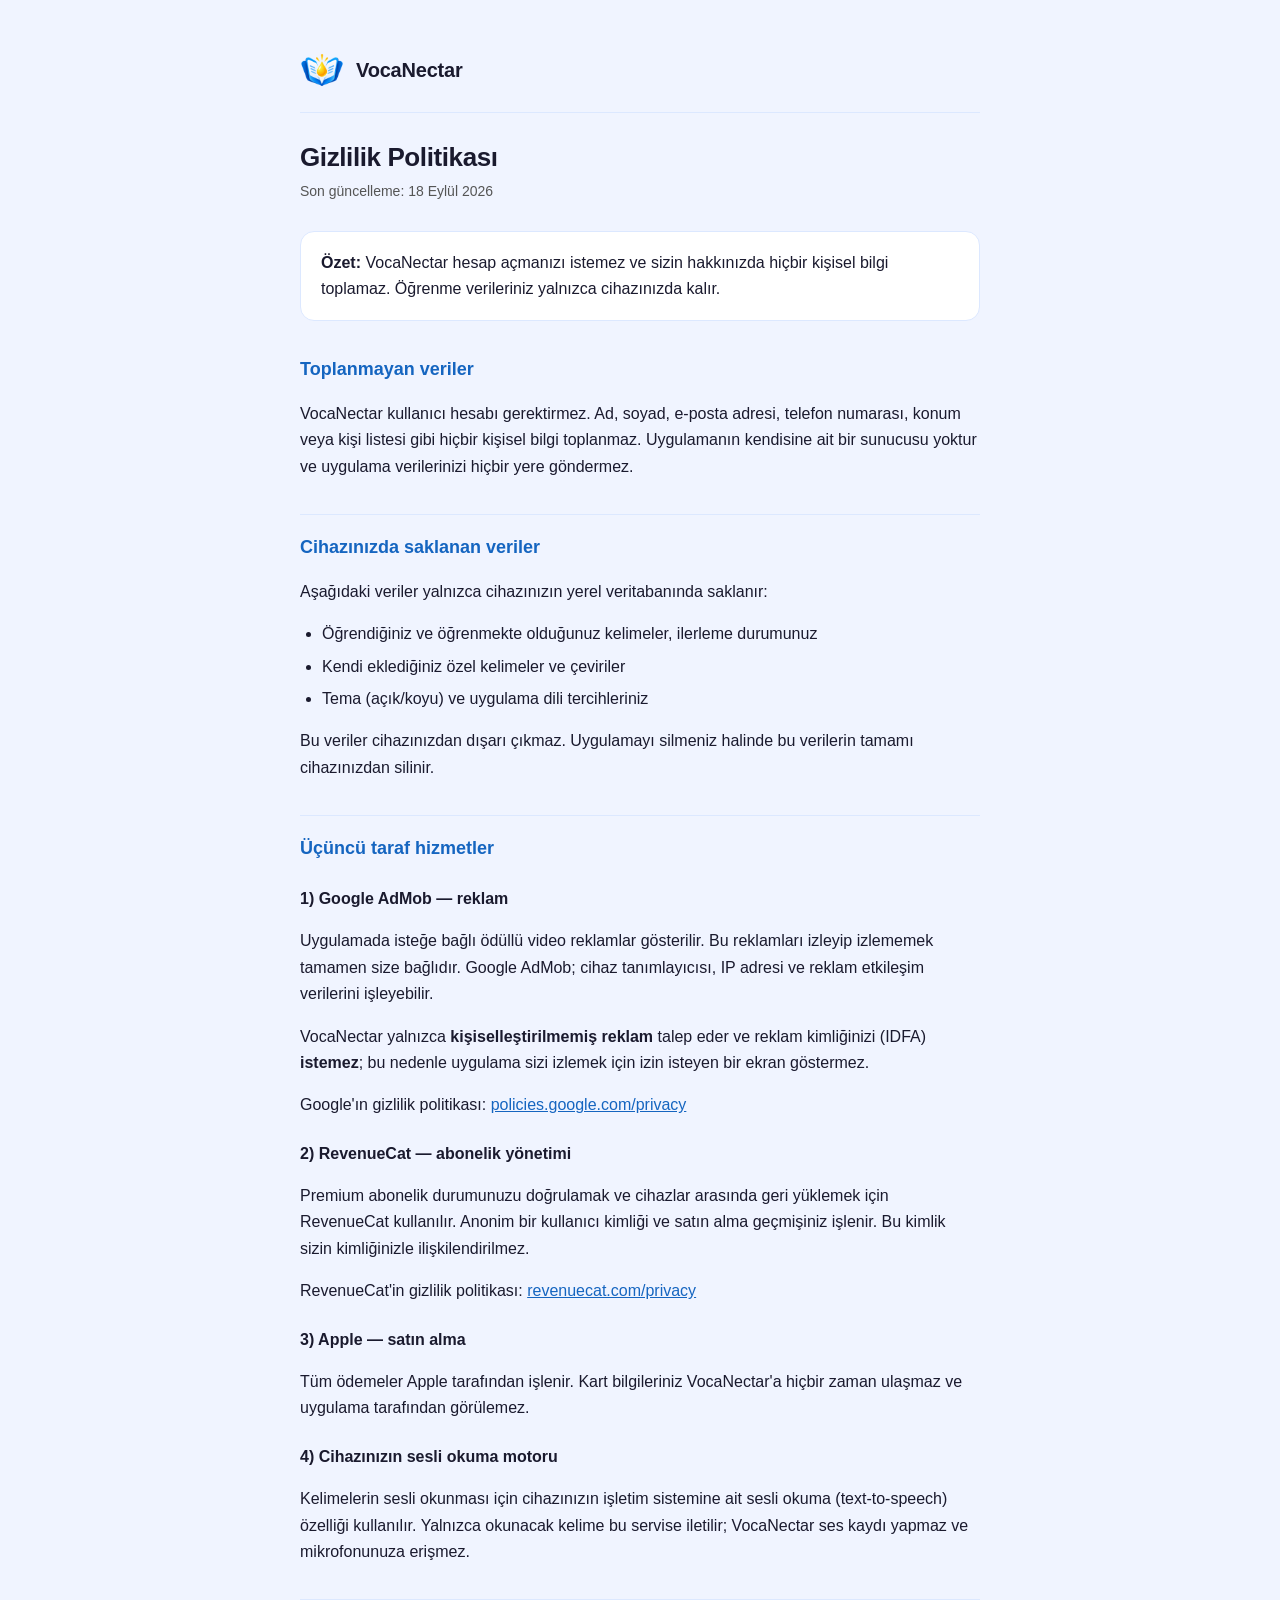
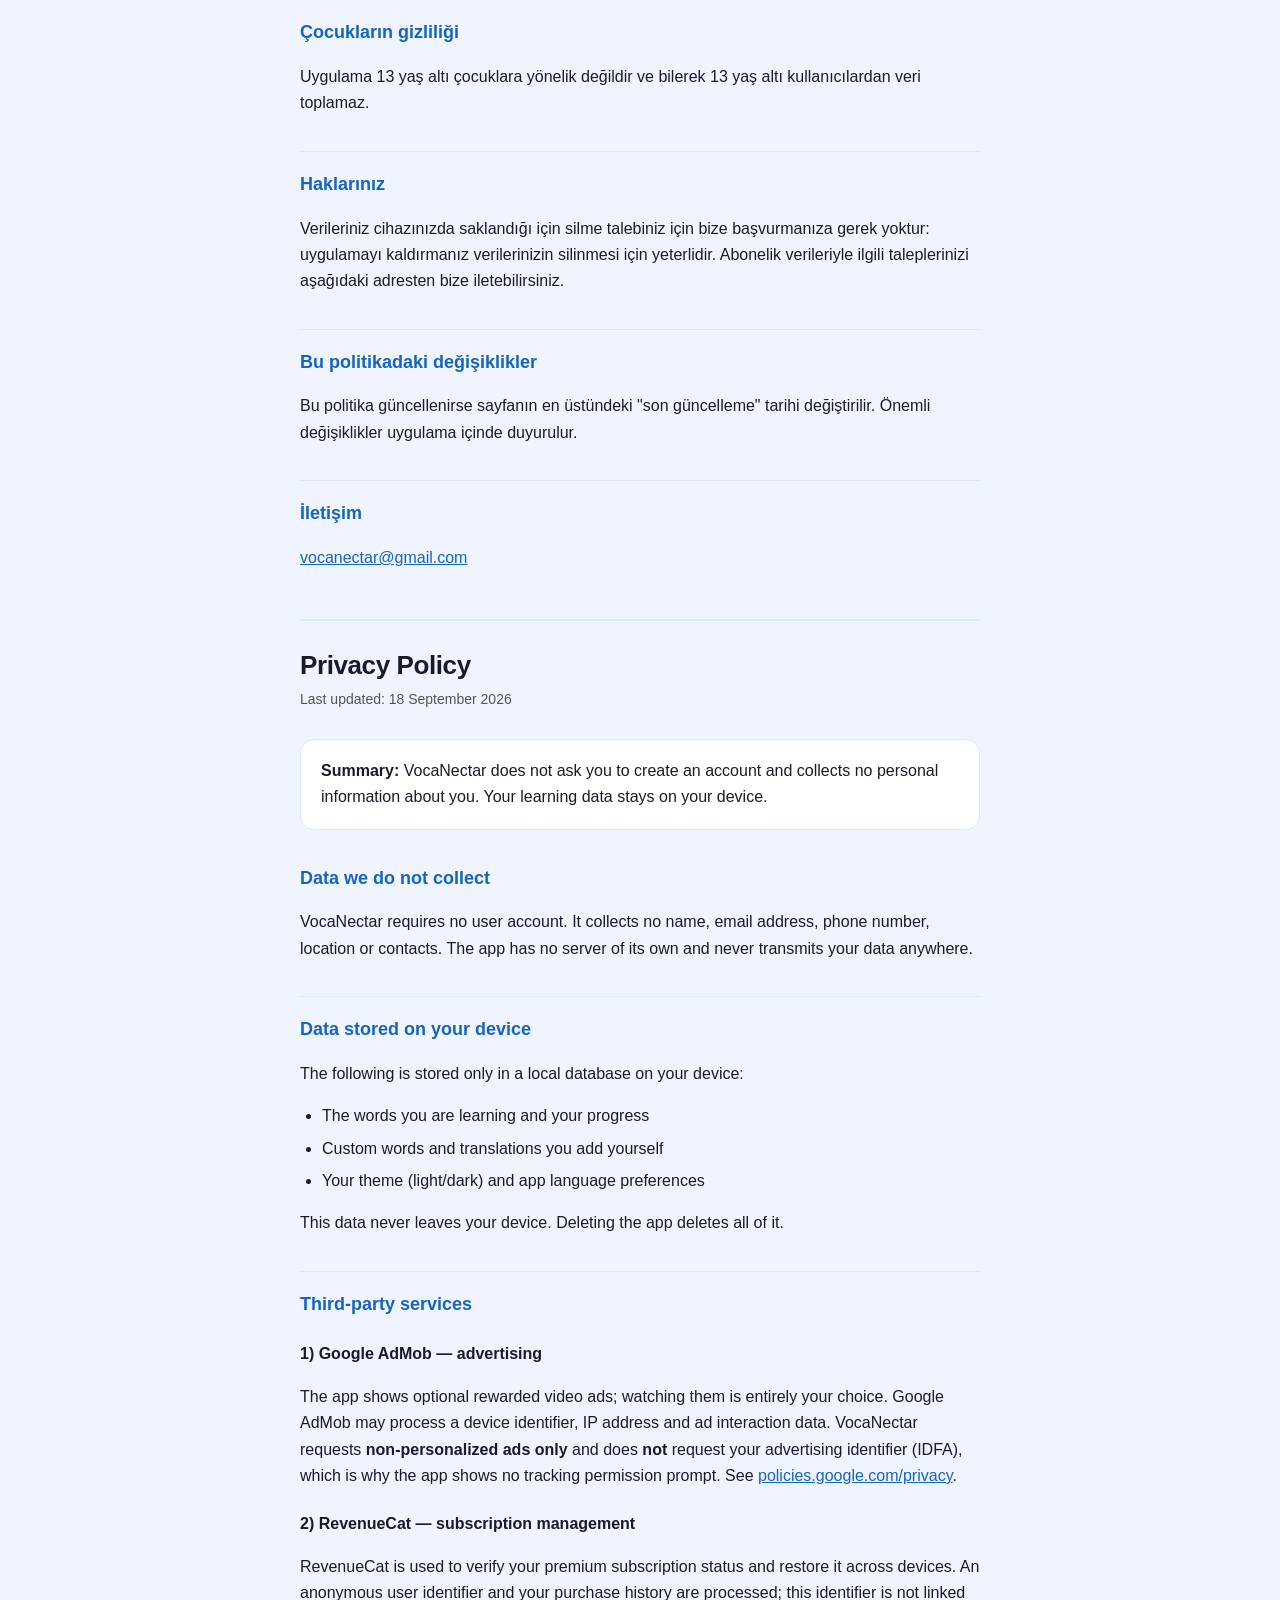
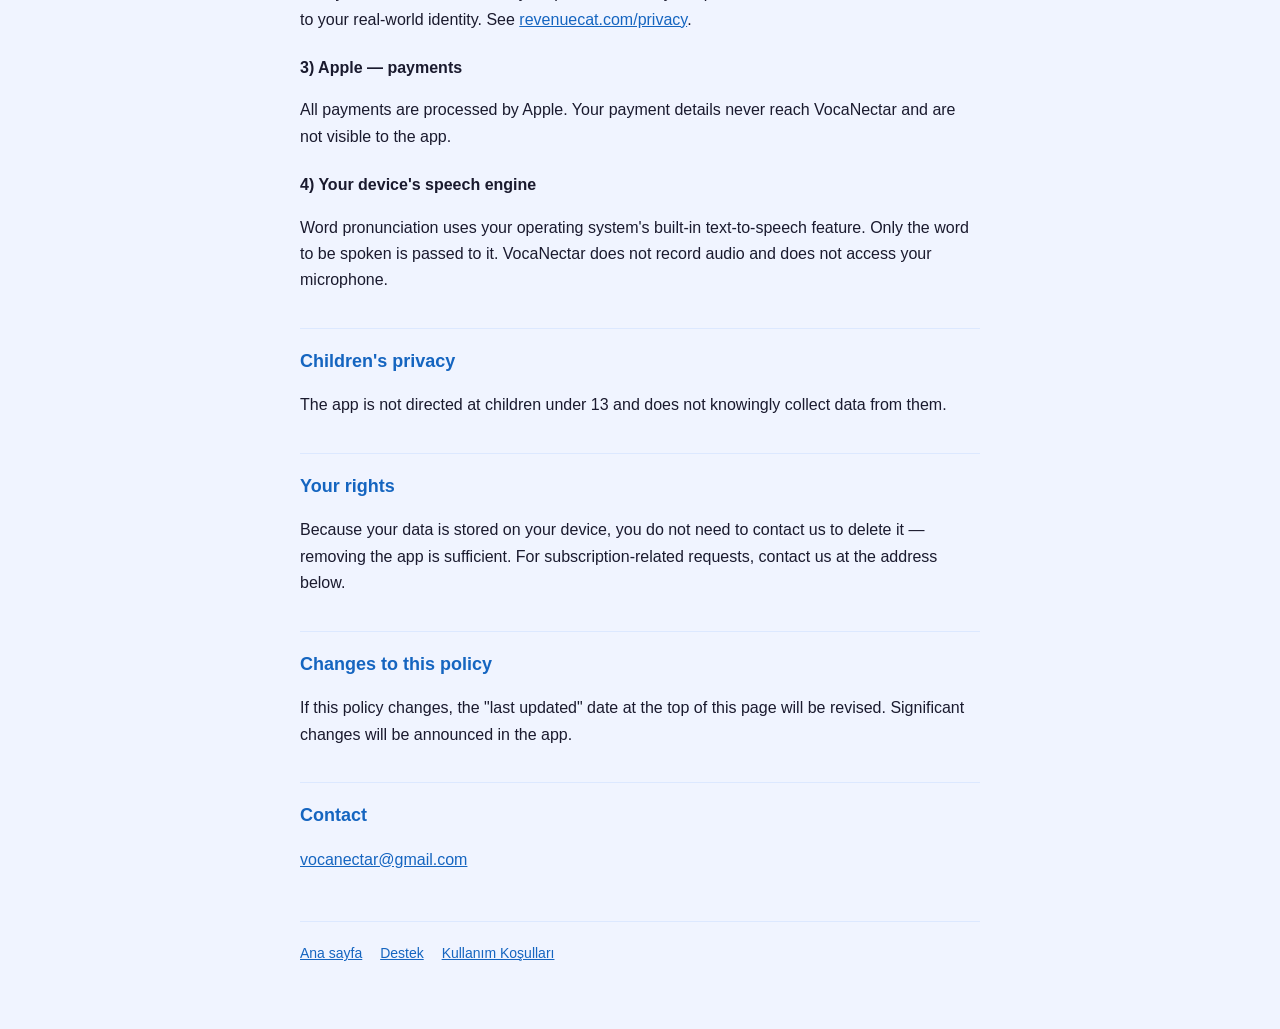
==== langu/privacy.html @ ceb7833f "Add VocaNectar privacy, support and landing pages under /langu/ Mirrors docs/ from the app repo so t" ====
<!doctype html>
<html lang="tr">
<head>
<meta charset="utf-8">
<meta name="viewport" content="width=device-width, initial-scale=1">
<title>Gizlilik Politikası — VocaNectar</title>
<link rel="icon" type="image/png" href="logo.png">
<link rel="stylesheet" href="style.css">
</head>
<body>
<div class="wrap">

<header class="brand">
  <img class="mark" src="logo.png" alt="" width="44" height="44">
  <a href="index.html"><span class="brand-name">VocaNectar</span></a>
</header>

<h1>Gizlilik Politikası</h1>
<p class="meta">Son güncelleme: 18 Eylül 2026</p>

<div class="card">
  <p><strong>Özet:</strong> VocaNectar hesap açmanızı istemez ve sizin hakkınızda
  hiçbir kişisel bilgi toplamaz. Öğrenme verileriniz yalnızca cihazınızda kalır.</p>
</div>

<h2>Toplanmayan veriler</h2>
<p>VocaNectar kullanıcı hesabı gerektirmez. Ad, soyad, e-posta adresi, telefon
numarası, konum veya kişi listesi gibi hiçbir kişisel bilgi toplanmaz. Uygulamanın
kendisine ait bir sunucusu yoktur ve uygulama verilerinizi hiçbir yere göndermez.</p>

<h2>Cihazınızda saklanan veriler</h2>
<p>Aşağıdaki veriler yalnızca cihazınızın yerel veritabanında saklanır:</p>
<ul>
  <li>Öğrendiğiniz ve öğrenmekte olduğunuz kelimeler, ilerleme durumunuz</li>
  <li>Kendi eklediğiniz özel kelimeler ve çeviriler</li>
  <li>Tema (açık/koyu) ve uygulama dili tercihleriniz</li>
</ul>
<p>Bu veriler cihazınızdan dışarı çıkmaz. Uygulamayı silmeniz halinde bu verilerin
tamamı cihazınızdan silinir.</p>

<h2>Üçüncü taraf hizmetler</h2>

<h3>1) Google AdMob — reklam</h3>
<p>Uygulamada isteğe bağlı ödüllü video reklamlar gösterilir. Bu reklamları
izleyip izlememek tamamen size bağlıdır. Google AdMob; cihaz tanımlayıcısı,
IP adresi ve reklam etkileşim verilerini işleyebilir.</p>
<p>VocaNectar yalnızca <strong>kişiselleştirilmemiş reklam</strong> talep eder ve
reklam kimliğinizi (IDFA) <strong>istemez</strong>; bu nedenle uygulama sizi
izlemek için izin isteyen bir ekran göstermez.</p>
<p>Google'ın gizlilik politikası:
<a href="https://policies.google.com/privacy">policies.google.com/privacy</a></p>

<h3>2) RevenueCat — abonelik yönetimi</h3>
<p>Premium abonelik durumunuzu doğrulamak ve cihazlar arasında geri yüklemek için
RevenueCat kullanılır. Anonim bir kullanıcı kimliği ve satın alma geçmişiniz
işlenir. Bu kimlik sizin kimliğinizle ilişkilendirilmez.</p>
<p>RevenueCat'in gizlilik politikası:
<a href="https://www.revenuecat.com/privacy">revenuecat.com/privacy</a></p>

<h3>3) Apple — satın alma</h3>
<p>Tüm ödemeler Apple tarafından işlenir. Kart bilgileriniz VocaNectar'a hiçbir
zaman ulaşmaz ve uygulama tarafından görülemez.</p>

<h3>4) Cihazınızın sesli okuma motoru</h3>
<p>Kelimelerin sesli okunması için cihazınızın işletim sistemine ait sesli okuma
(text-to-speech) özelliği kullanılır. Yalnızca okunacak kelime bu servise
iletilir; VocaNectar ses kaydı yapmaz ve mikrofonunuza erişmez.</p>

<h2>Çocukların gizliliği</h2>
<p>Uygulama 13 yaş altı çocuklara yönelik değildir ve bilerek 13 yaş altı
kullanıcılardan veri toplamaz.</p>

<h2>Haklarınız</h2>
<p>Verileriniz cihazınızda saklandığı için silme talebiniz için bize başvurmanıza
gerek yoktur: uygulamayı kaldırmanız verilerinizin silinmesi için yeterlidir.
Abonelik verileriyle ilgili taleplerinizi aşağıdaki adresten bize iletebilirsiniz.</p>

<h2>Bu politikadaki değişiklikler</h2>
<p>Bu politika güncellenirse sayfanın en üstündeki "son güncelleme" tarihi
değiştirilir. Önemli değişiklikler uygulama içinde duyurulur.</p>

<h2>İletişim</h2>
<p><a href="mailto:vocanectar@gmail.com">vocanectar@gmail.com</a></p>

<!-- ------------------------------------------------------------------ -->

<div class="lang-sep" lang="en">
<h1>Privacy Policy</h1>
<p class="meta">Last updated: 18 September 2026</p>

<div class="card">
  <p><strong>Summary:</strong> VocaNectar does not ask you to create an account and
  collects no personal information about you. Your learning data stays on your device.</p>
</div>

<h2>Data we do not collect</h2>
<p>VocaNectar requires no user account. It collects no name, email address, phone
number, location or contacts. The app has no server of its own and never transmits
your data anywhere.</p>

<h2>Data stored on your device</h2>
<p>The following is stored only in a local database on your device:</p>
<ul>
  <li>The words you are learning and your progress</li>
  <li>Custom words and translations you add yourself</li>
  <li>Your theme (light/dark) and app language preferences</li>
</ul>
<p>This data never leaves your device. Deleting the app deletes all of it.</p>

<h2>Third-party services</h2>

<h3>1) Google AdMob — advertising</h3>
<p>The app shows optional rewarded video ads; watching them is entirely your choice.
Google AdMob may process a device identifier, IP address and ad interaction data.
VocaNectar requests <strong>non-personalized ads only</strong> and does
<strong>not</strong> request your advertising identifier (IDFA), which is why the
app shows no tracking permission prompt.
See <a href="https://policies.google.com/privacy">policies.google.com/privacy</a>.</p>

<h3>2) RevenueCat — subscription management</h3>
<p>RevenueCat is used to verify your premium subscription status and restore it
across devices. An anonymous user identifier and your purchase history are
processed; this identifier is not linked to your real-world identity.
See <a href="https://www.revenuecat.com/privacy">revenuecat.com/privacy</a>.</p>

<h3>3) Apple — payments</h3>
<p>All payments are processed by Apple. Your payment details never reach
VocaNectar and are not visible to the app.</p>

<h3>4) Your device's speech engine</h3>
<p>Word pronunciation uses your operating system's built-in text-to-speech feature.
Only the word to be spoken is passed to it. VocaNectar does not record audio and
does not access your microphone.</p>

<h2>Children's privacy</h2>
<p>The app is not directed at children under 13 and does not knowingly collect
data from them.</p>

<h2>Your rights</h2>
<p>Because your data is stored on your device, you do not need to contact us to
delete it — removing the app is sufficient. For subscription-related requests,
contact us at the address below.</p>

<h2>Changes to this policy</h2>
<p>If this policy changes, the "last updated" date at the top of this page will be
revised. Significant changes will be announced in the app.</p>

<h2>Contact</h2>
<p><a href="mailto:vocanectar@gmail.com">vocanectar@gmail.com</a></p>
</div>

<footer>
  <a href="index.html">Ana sayfa</a>
  <a href="support.html">Destek</a>
  <a href="https://www.apple.com/legal/internet-services/itunes/dev/stdeula/">Kullanım Koşulları</a>
</footer>

</div>
</body>
</html>
---- langu/style.css ----
/* VocaNectar legal/support pages — brand tokens from constants/theme.ts */
:root {
  --bg: #F0F4FF;
  --surface: #FFFFFF;
  --divider: #DCE8FF;
  --text: #1A1A2E;
  --text-muted: #555555;
  --primary: #1565C0;
  --gold: #FFD54F;
  --link: #1565C0;
}
@media (prefers-color-scheme: dark) {
  :root {
    --bg: #0F1117;
    --surface: #1A2233;
    --divider: #253350;
    --text: #E8EEFF;
    --text-muted: #8896B0;
    --primary: #90CAF9;
    --link: #90CAF9;
  }
}
* { box-sizing: border-box; }
body {
  margin: 0;
  padding: 0;
  background: var(--bg);
  color: var(--text);
  font: 16px/1.65 -apple-system, BlinkMacSystemFont, "Segoe UI", Roboto, Helvetica, Arial, sans-serif;
  -webkit-text-size-adjust: 100%;
}
.wrap {
  max-width: 720px;
  margin: 0 auto;
  padding: 24px 20px 64px;
}
header.brand {
  display: flex;
  align-items: center;
  gap: 12px;
  padding-block: 24px 20px;
  border-bottom: 1px solid var(--divider);
  margin-bottom: 28px;
}
.mark {
  width: 44px;
  height: 44px;
  flex: none;
  display: block;
}
.brand a { color: inherit; text-decoration: none; }
.brand-name { font-size: 20px; font-weight: 700; letter-spacing: -0.2px; }
h1 { font-size: 26px; line-height: 1.25; margin: 0 0 6px; letter-spacing: -0.4px; }
h2 {
  font-size: 18px;
  margin: 34px 0 10px;
  padding-top: 18px;
  border-top: 1px solid var(--divider);
  color: var(--primary);
}
h2:first-of-type { border-top: 0; padding-top: 0; }
h3 { font-size: 16px; margin: 22px 0 6px; }
p, li { color: var(--text); }
.meta { color: var(--text-muted); font-size: 14px; margin: 0 0 28px; }
a { color: var(--link); }
ul { padding-left: 22px; }
li { margin: 6px 0; }
.card {
  background: var(--surface);
  border: 1px solid var(--divider);
  border-radius: 14px;
  padding: 18px 20px;
  margin: 18px 0;
}
.card p:first-child { margin-top: 0; }
.card p:last-child { margin-bottom: 0; }
.lang-sep {
  margin: 48px 0 0;
  padding-top: 28px;
  border-top: 2px solid var(--divider);
}
footer {
  margin-top: 48px;
  padding-top: 20px;
  border-top: 1px solid var(--divider);
  color: var(--text-muted);
  font-size: 14px;
}
footer a { margin-right: 14px; display: inline-block; }
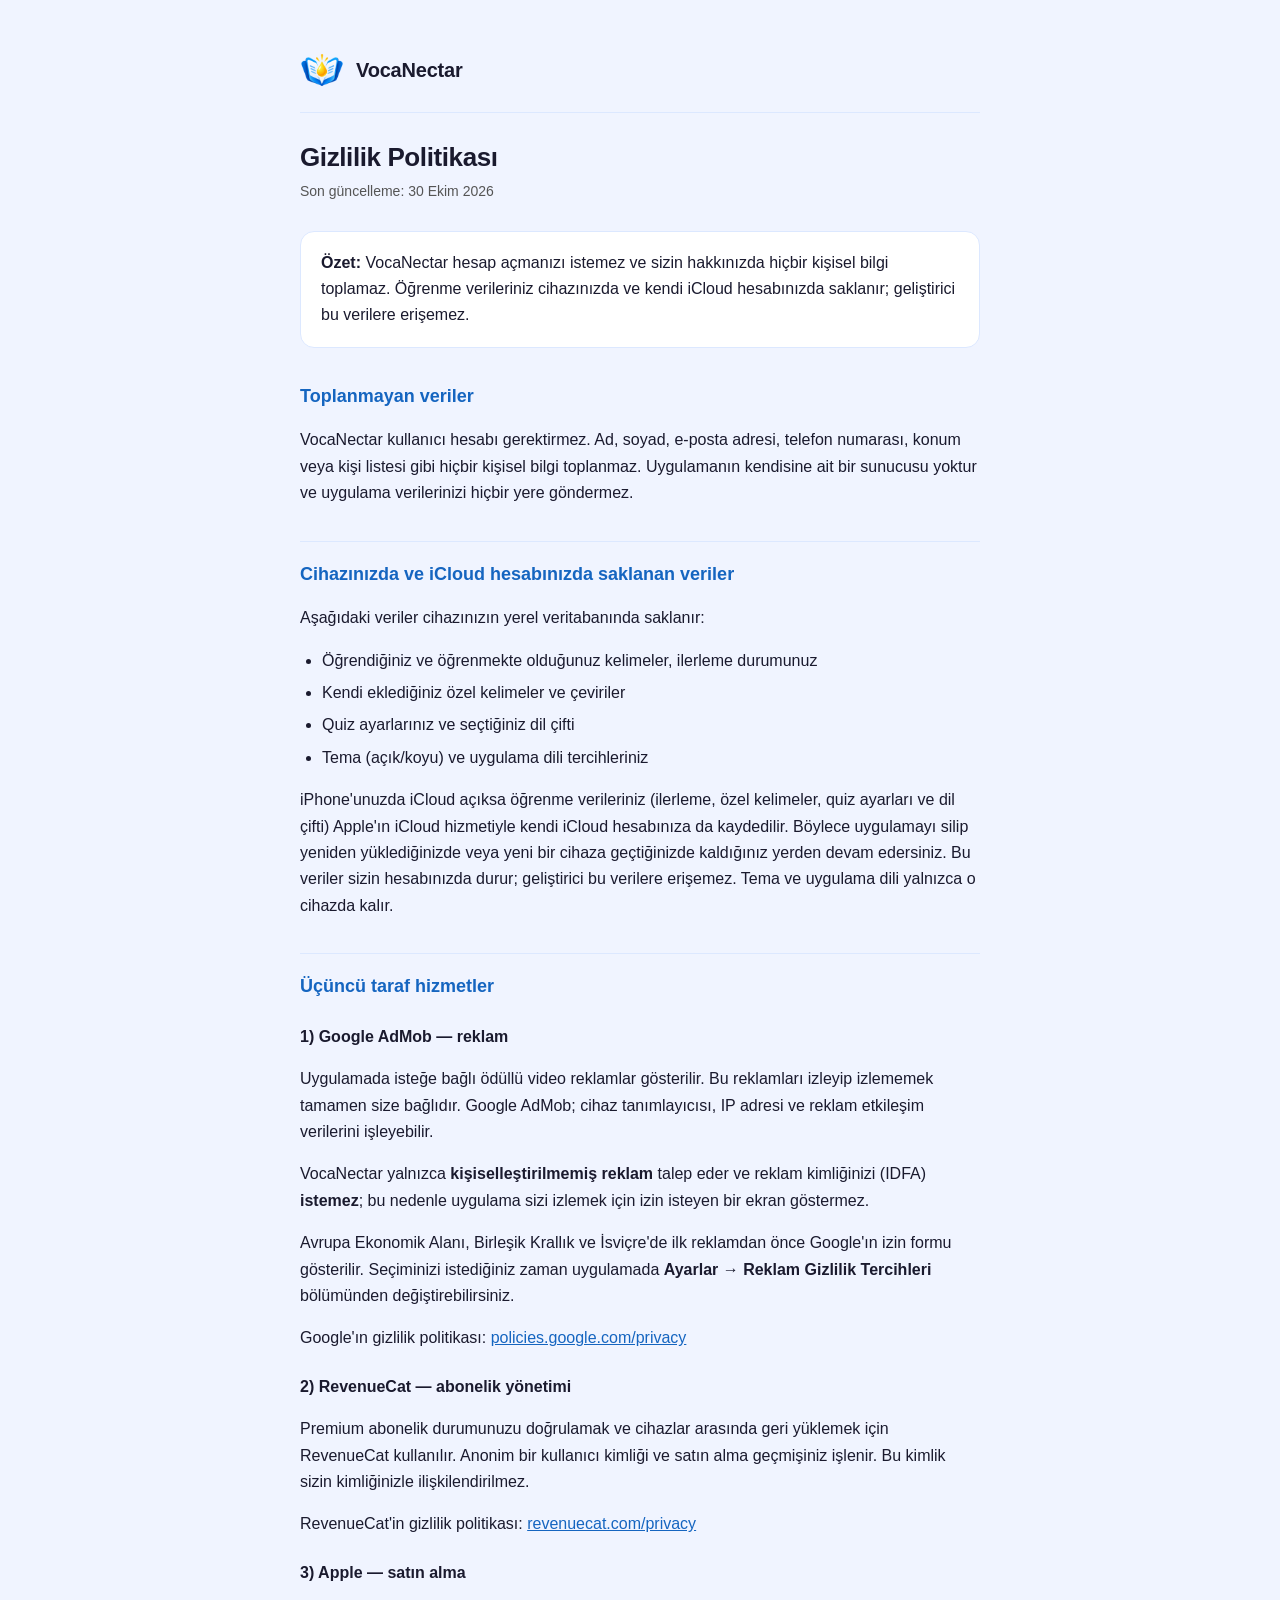
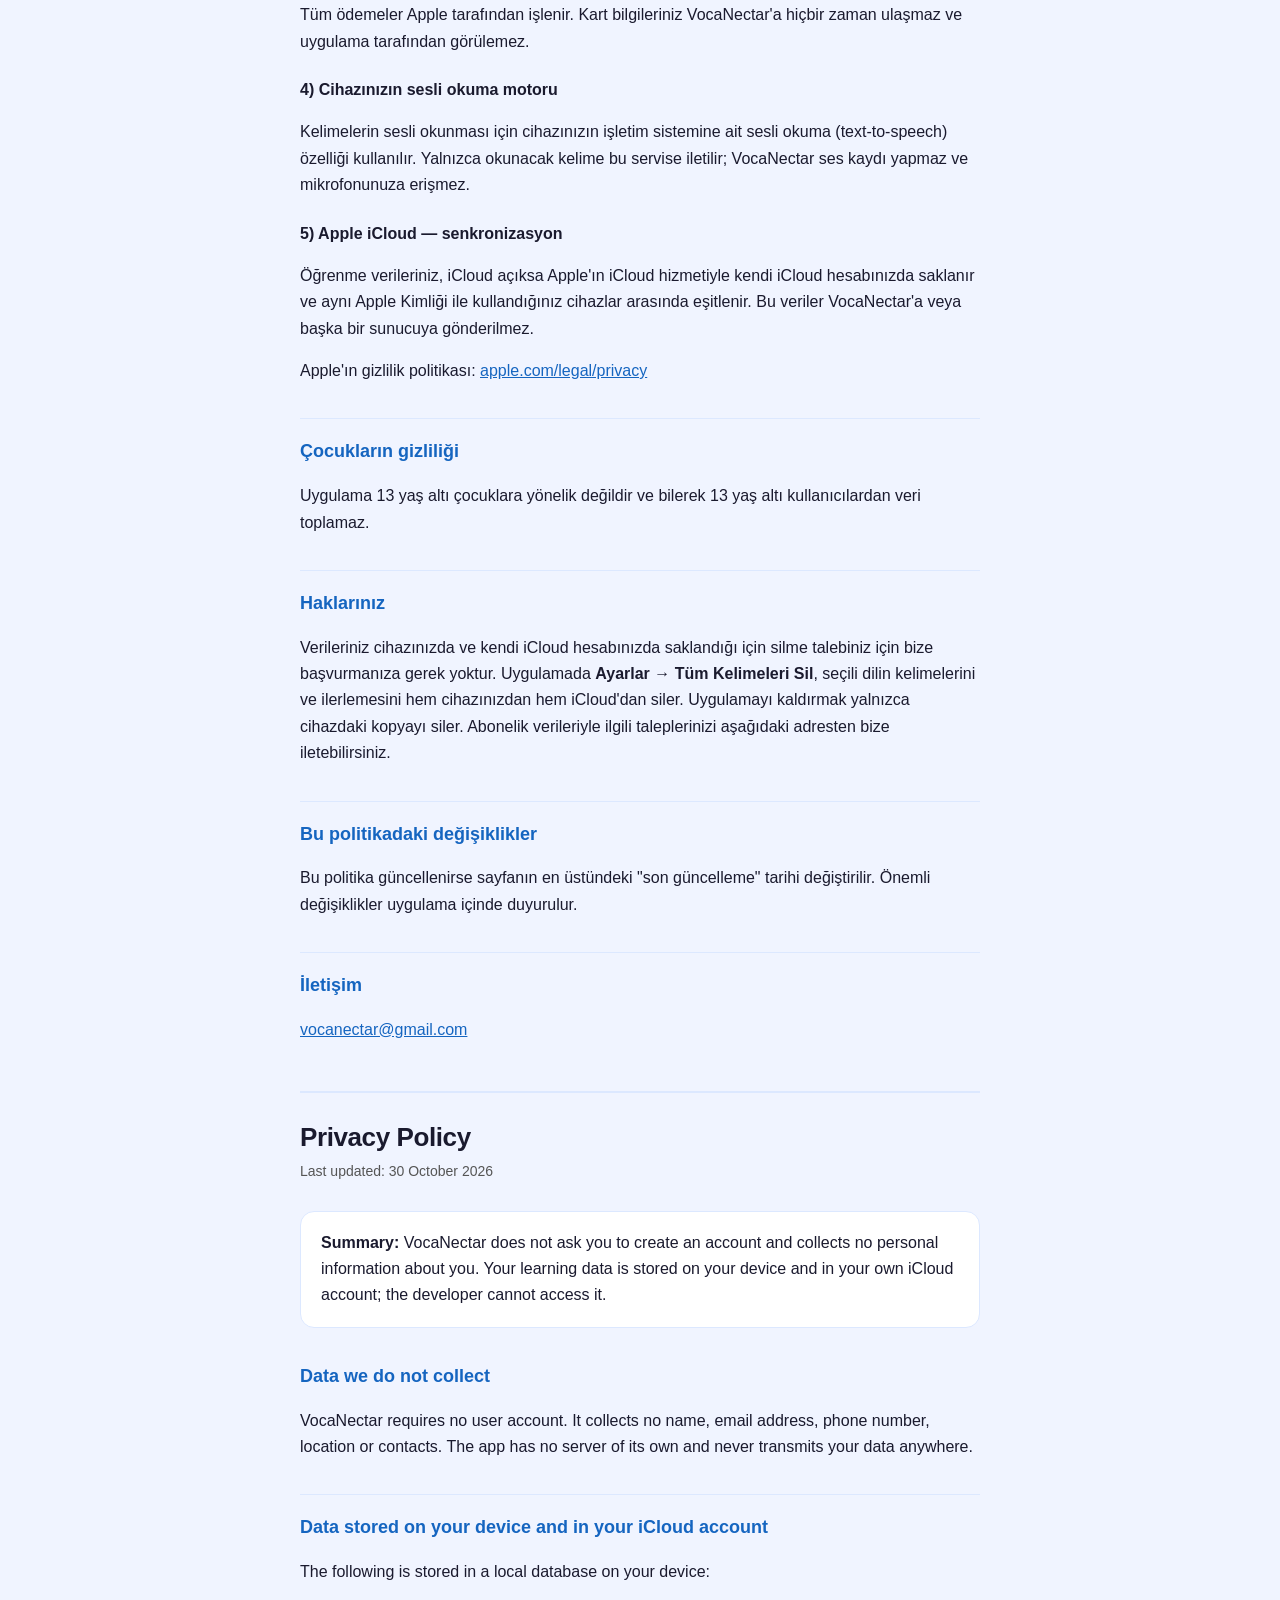
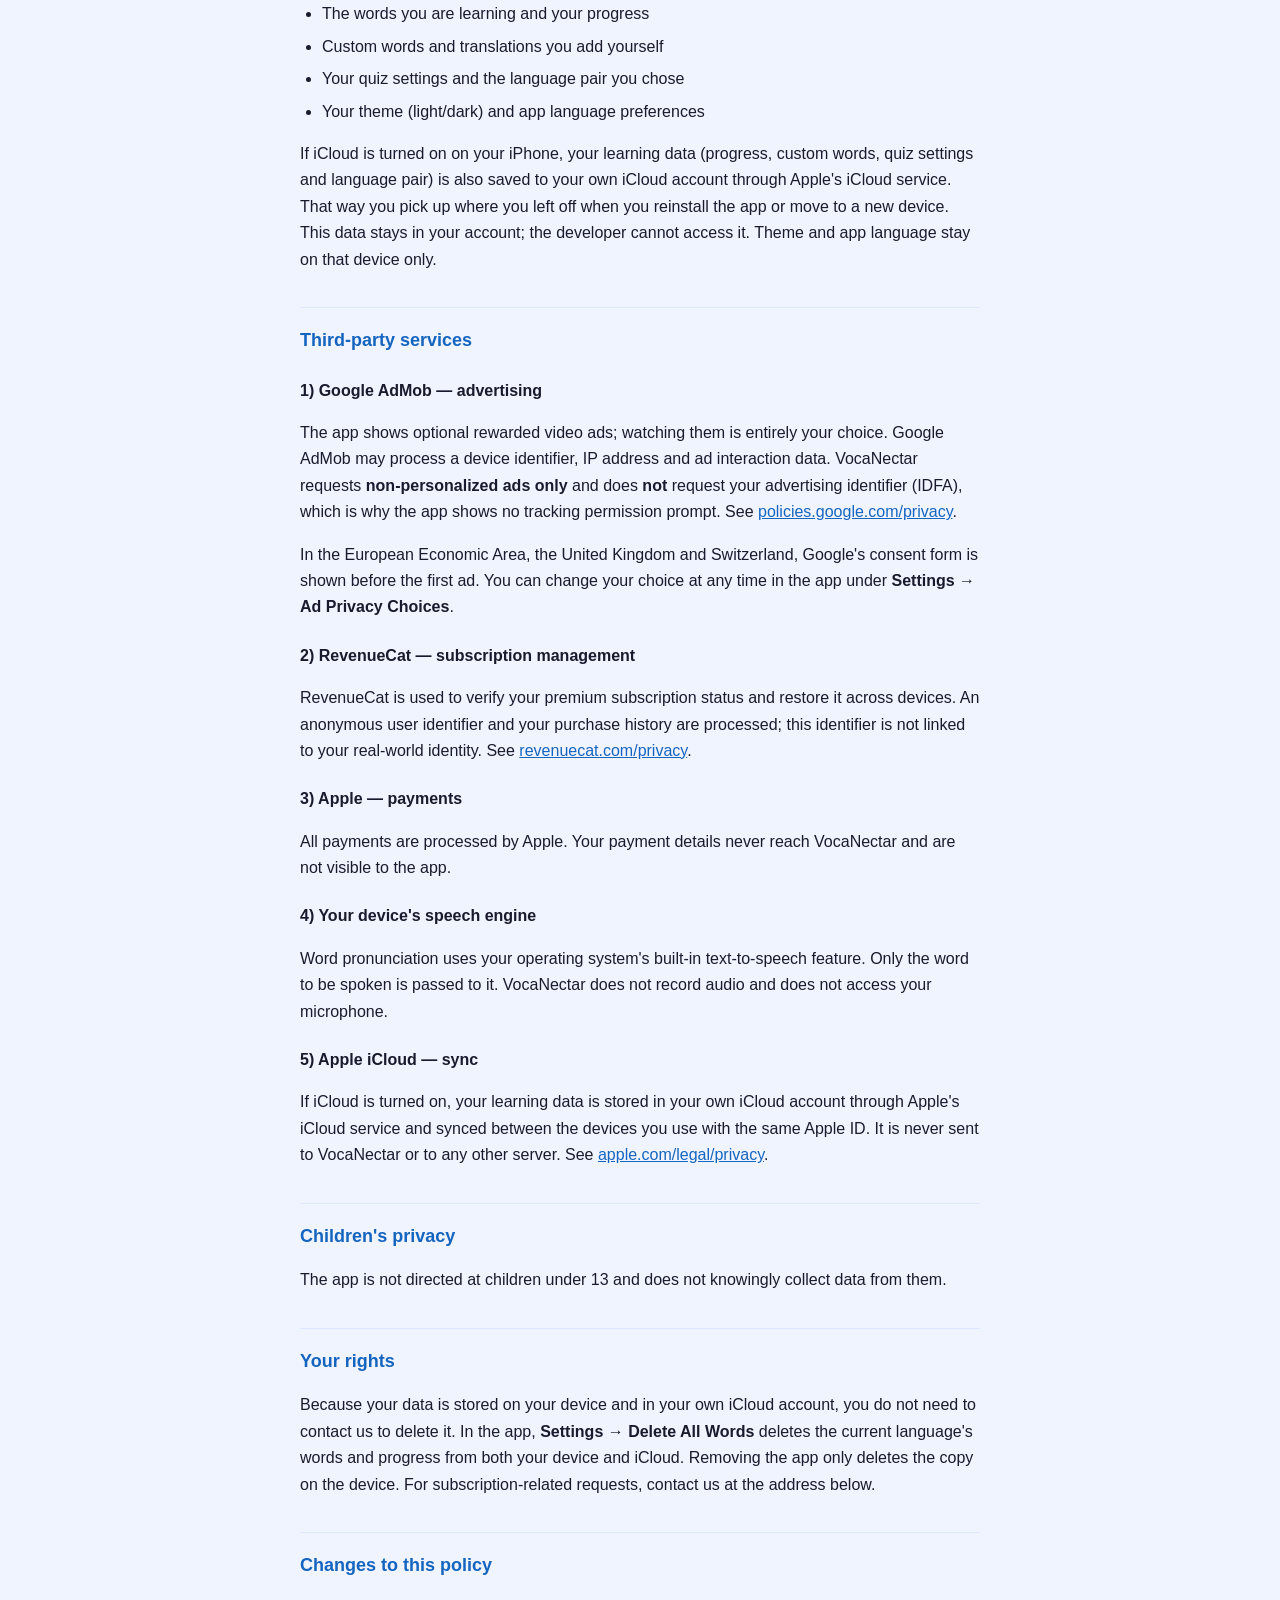
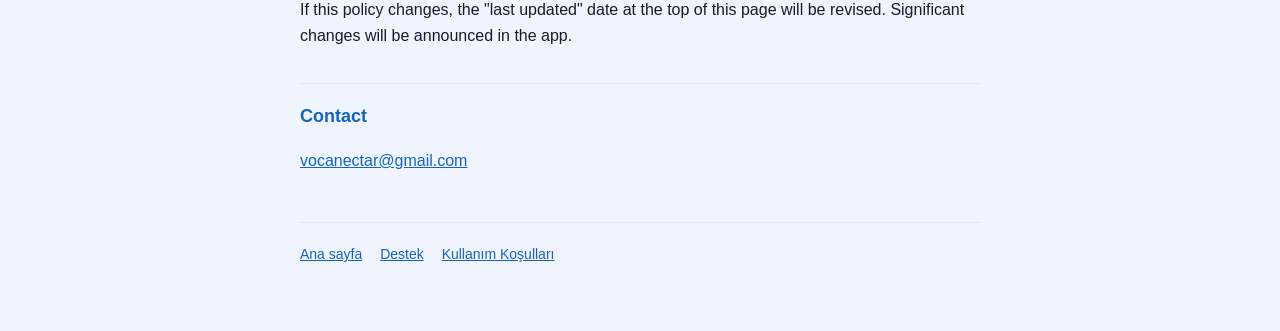
==== commit 51b91f19: "Update VocaNectar privacy and support pages for iCloud sync and 8 languages - Privacy: learning data" ====
--- a/langu/privacy.html
+++ b/langu/privacy.html
@@ -16,11 +16,12 @@
 </header>
 
 <h1>Gizlilik Politikası</h1>
-<p class="meta">Son güncelleme: 18 Eylül 2026</p>
+<p class="meta">Son güncelleme: 30 Ekim 2026</p>
 
 <div class="card">
   <p><strong>Özet:</strong> VocaNectar hesap açmanızı istemez ve sizin hakkınızda
-  hiçbir kişisel bilgi toplamaz. Öğrenme verileriniz yalnızca cihazınızda kalır.</p>
+  hiçbir kişisel bilgi toplamaz. Öğrenme verileriniz cihazınızda ve kendi iCloud
+  hesabınızda saklanır; geliştirici bu verilere erişemez.</p>
 </div>
 
 <h2>Toplanmayan veriler</h2>
@@ -28,15 +29,19 @@
 numarası, konum veya kişi listesi gibi hiçbir kişisel bilgi toplanmaz. Uygulamanın
 kendisine ait bir sunucusu yoktur ve uygulama verilerinizi hiçbir yere göndermez.</p>
 
-<h2>Cihazınızda saklanan veriler</h2>
-<p>Aşağıdaki veriler yalnızca cihazınızın yerel veritabanında saklanır:</p>
+<h2>Cihazınızda ve iCloud hesabınızda saklanan veriler</h2>
+<p>Aşağıdaki veriler cihazınızın yerel veritabanında saklanır:</p>
 <ul>
   <li>Öğrendiğiniz ve öğrenmekte olduğunuz kelimeler, ilerleme durumunuz</li>
   <li>Kendi eklediğiniz özel kelimeler ve çeviriler</li>
+  <li>Quiz ayarlarınız ve seçtiğiniz dil çifti</li>
   <li>Tema (açık/koyu) ve uygulama dili tercihleriniz</li>
 </ul>
-<p>Bu veriler cihazınızdan dışarı çıkmaz. Uygulamayı silmeniz halinde bu verilerin
-tamamı cihazınızdan silinir.</p>
+<p>iPhone'unuzda iCloud açıksa öğrenme verileriniz (ilerleme, özel kelimeler, quiz
+ayarları ve dil çifti) Apple'ın iCloud hizmetiyle kendi iCloud hesabınıza da
+kaydedilir. Böylece uygulamayı silip yeniden yüklediğinizde veya yeni bir cihaza
+geçtiğinizde kaldığınız yerden devam edersiniz. Bu veriler sizin hesabınızda durur;
+geliştirici bu verilere erişemez. Tema ve uygulama dili yalnızca o cihazda kalır.</p>
 
 <h2>Üçüncü taraf hizmetler</h2>
 
@@ -47,6 +52,10 @@
 <p>VocaNectar yalnızca <strong>kişiselleştirilmemiş reklam</strong> talep eder ve
 reklam kimliğinizi (IDFA) <strong>istemez</strong>; bu nedenle uygulama sizi
 izlemek için izin isteyen bir ekran göstermez.</p>
+<p>Avrupa Ekonomik Alanı, Birleşik Krallık ve İsviçre'de ilk reklamdan önce
+Google'ın izin formu gösterilir. Seçiminizi istediğiniz zaman uygulamada
+<strong>Ayarlar → Reklam Gizlilik Tercihleri</strong> bölümünden
+değiştirebilirsiniz.</p>
 <p>Google'ın gizlilik politikası:
 <a href="https://policies.google.com/privacy">policies.google.com/privacy</a></p>
 
@@ -66,13 +75,23 @@
 (text-to-speech) özelliği kullanılır. Yalnızca okunacak kelime bu servise
 iletilir; VocaNectar ses kaydı yapmaz ve mikrofonunuza erişmez.</p>
 
+<h3>5) Apple iCloud — senkronizasyon</h3>
+<p>Öğrenme verileriniz, iCloud açıksa Apple'ın iCloud hizmetiyle kendi iCloud
+hesabınızda saklanır ve aynı Apple Kimliği ile kullandığınız cihazlar arasında
+eşitlenir. Bu veriler VocaNectar'a veya başka bir sunucuya gönderilmez.</p>
+<p>Apple'ın gizlilik politikası:
+<a href="https://www.apple.com/legal/privacy/">apple.com/legal/privacy</a></p>
+
 <h2>Çocukların gizliliği</h2>
 <p>Uygulama 13 yaş altı çocuklara yönelik değildir ve bilerek 13 yaş altı
 kullanıcılardan veri toplamaz.</p>
 
 <h2>Haklarınız</h2>
-<p>Verileriniz cihazınızda saklandığı için silme talebiniz için bize başvurmanıza
-gerek yoktur: uygulamayı kaldırmanız verilerinizin silinmesi için yeterlidir.
+<p>Verileriniz cihazınızda ve kendi iCloud hesabınızda saklandığı için silme
+talebiniz için bize başvurmanıza gerek yoktur. Uygulamada
+<strong>Ayarlar → Tüm Kelimeleri Sil</strong>, seçili dilin kelimelerini ve
+ilerlemesini hem cihazınızdan hem iCloud'dan siler. Uygulamayı kaldırmak yalnızca
+cihazdaki kopyayı siler.
 Abonelik verileriyle ilgili taleplerinizi aşağıdaki adresten bize iletebilirsiniz.</p>
 
 <h2>Bu politikadaki değişiklikler</h2>
@@ -86,11 +105,12 @@
 
 <div class="lang-sep" lang="en">
 <h1>Privacy Policy</h1>
-<p class="meta">Last updated: 18 September 2026</p>
+<p class="meta">Last updated: 30 October 2026</p>
 
 <div class="card">
   <p><strong>Summary:</strong> VocaNectar does not ask you to create an account and
-  collects no personal information about you. Your learning data stays on your device.</p>
+  collects no personal information about you. Your learning data is stored on your
+  device and in your own iCloud account; the developer cannot access it.</p>
 </div>
 
 <h2>Data we do not collect</h2>
@@ -98,14 +118,19 @@
 number, location or contacts. The app has no server of its own and never transmits
 your data anywhere.</p>
 
-<h2>Data stored on your device</h2>
-<p>The following is stored only in a local database on your device:</p>
+<h2>Data stored on your device and in your iCloud account</h2>
+<p>The following is stored in a local database on your device:</p>
 <ul>
   <li>The words you are learning and your progress</li>
   <li>Custom words and translations you add yourself</li>
+  <li>Your quiz settings and the language pair you chose</li>
   <li>Your theme (light/dark) and app language preferences</li>
 </ul>
-<p>This data never leaves your device. Deleting the app deletes all of it.</p>
+<p>If iCloud is turned on on your iPhone, your learning data (progress, custom words,
+quiz settings and language pair) is also saved to your own iCloud account through
+Apple's iCloud service. That way you pick up where you left off when you reinstall
+the app or move to a new device. This data stays in your account; the developer
+cannot access it. Theme and app language stay on that device only.</p>
 
 <h2>Third-party services</h2>
 
@@ -116,6 +141,9 @@
 <strong>not</strong> request your advertising identifier (IDFA), which is why the
 app shows no tracking permission prompt.
 See <a href="https://policies.google.com/privacy">policies.google.com/privacy</a>.</p>
+<p>In the European Economic Area, the United Kingdom and Switzerland, Google's
+consent form is shown before the first ad. You can change your choice at any time
+in the app under <strong>Settings → Ad Privacy Choices</strong>.</p>
 
 <h3>2) RevenueCat — subscription management</h3>
 <p>RevenueCat is used to verify your premium subscription status and restore it
@@ -132,14 +160,22 @@
 Only the word to be spoken is passed to it. VocaNectar does not record audio and
 does not access your microphone.</p>
 
+<h3>5) Apple iCloud — sync</h3>
+<p>If iCloud is turned on, your learning data is stored in your own iCloud account
+through Apple's iCloud service and synced between the devices you use with the same
+Apple ID. It is never sent to VocaNectar or to any other server.
+See <a href="https://www.apple.com/legal/privacy/">apple.com/legal/privacy</a>.</p>
+
 <h2>Children's privacy</h2>
 <p>The app is not directed at children under 13 and does not knowingly collect
 data from them.</p>
 
 <h2>Your rights</h2>
-<p>Because your data is stored on your device, you do not need to contact us to
-delete it — removing the app is sufficient. For subscription-related requests,
-contact us at the address below.</p>
+<p>Because your data is stored on your device and in your own iCloud account, you
+do not need to contact us to delete it. In the app,
+<strong>Settings → Delete All Words</strong> deletes the current language's words and
+progress from both your device and iCloud. Removing the app only deletes the copy on
+the device. For subscription-related requests, contact us at the address below.</p>
 
 <h2>Changes to this policy</h2>
 <p>If this policy changes, the "last updated" date at the top of this page will be
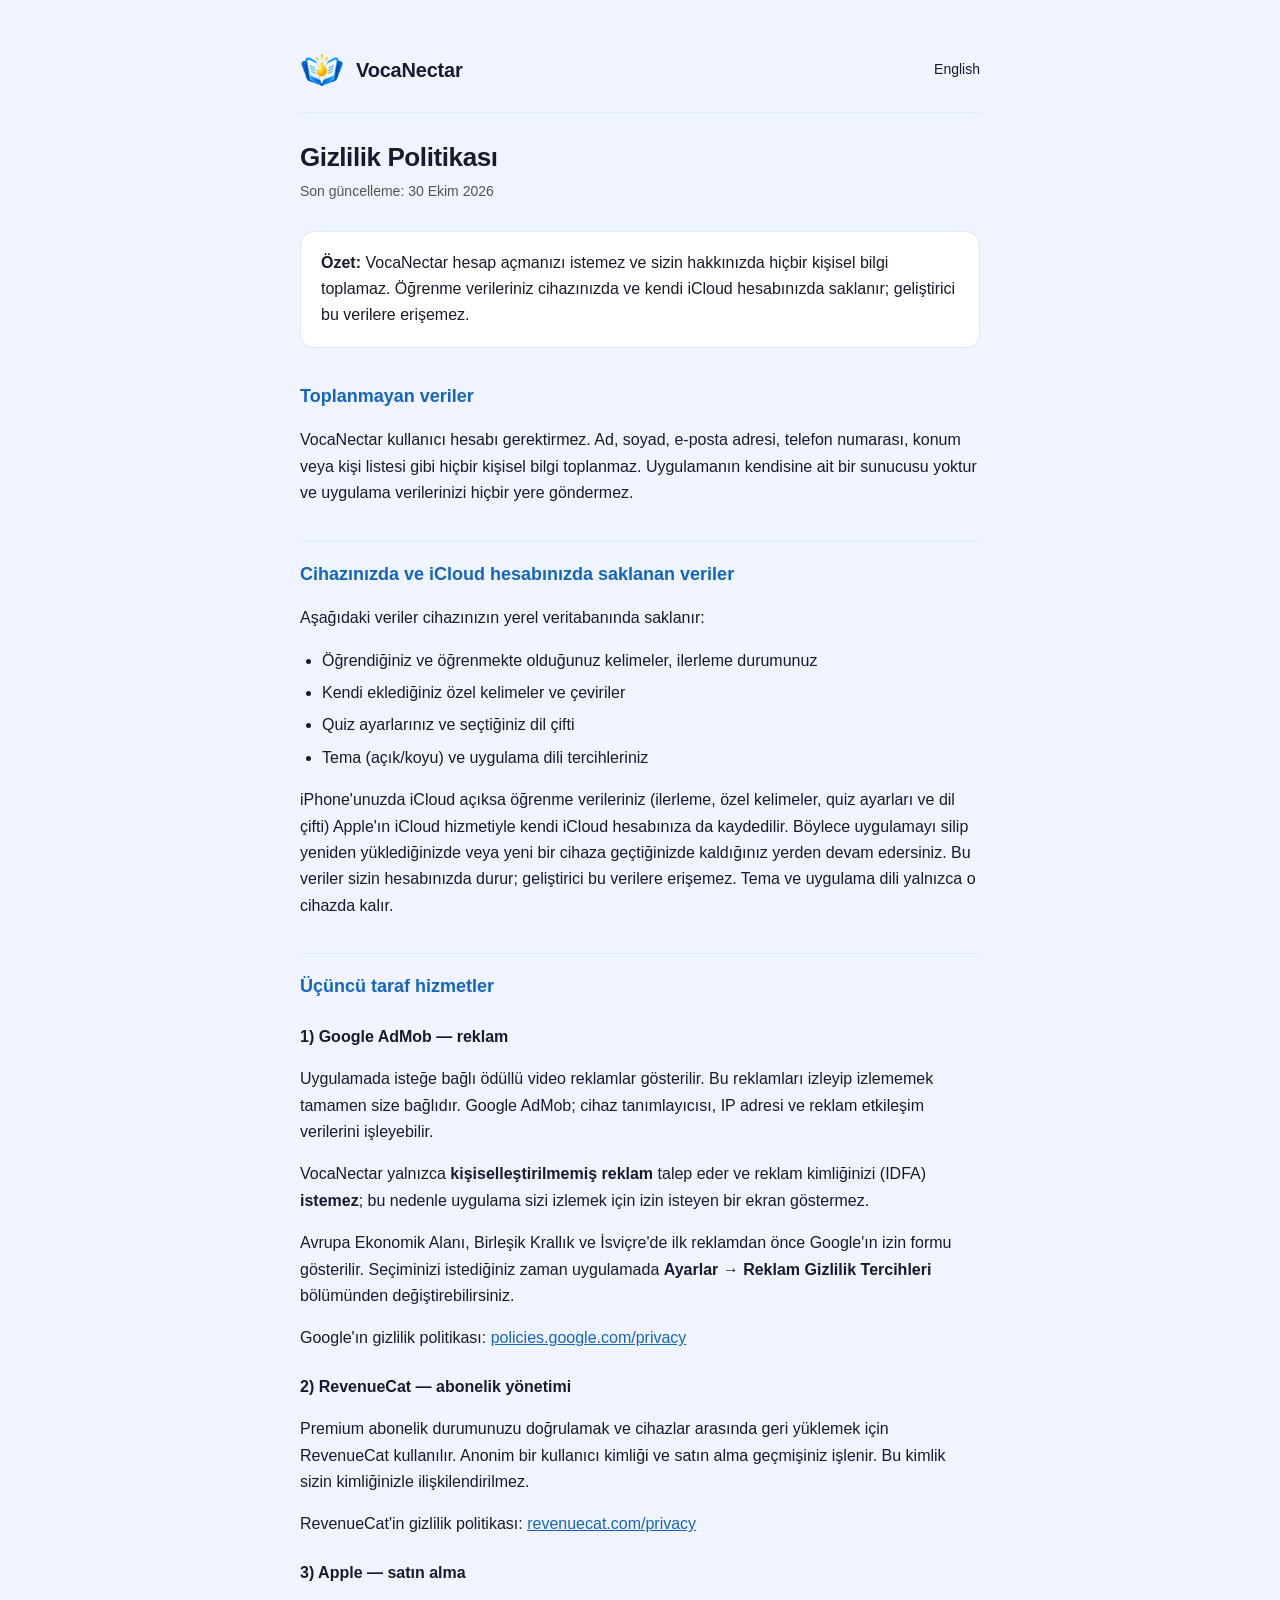
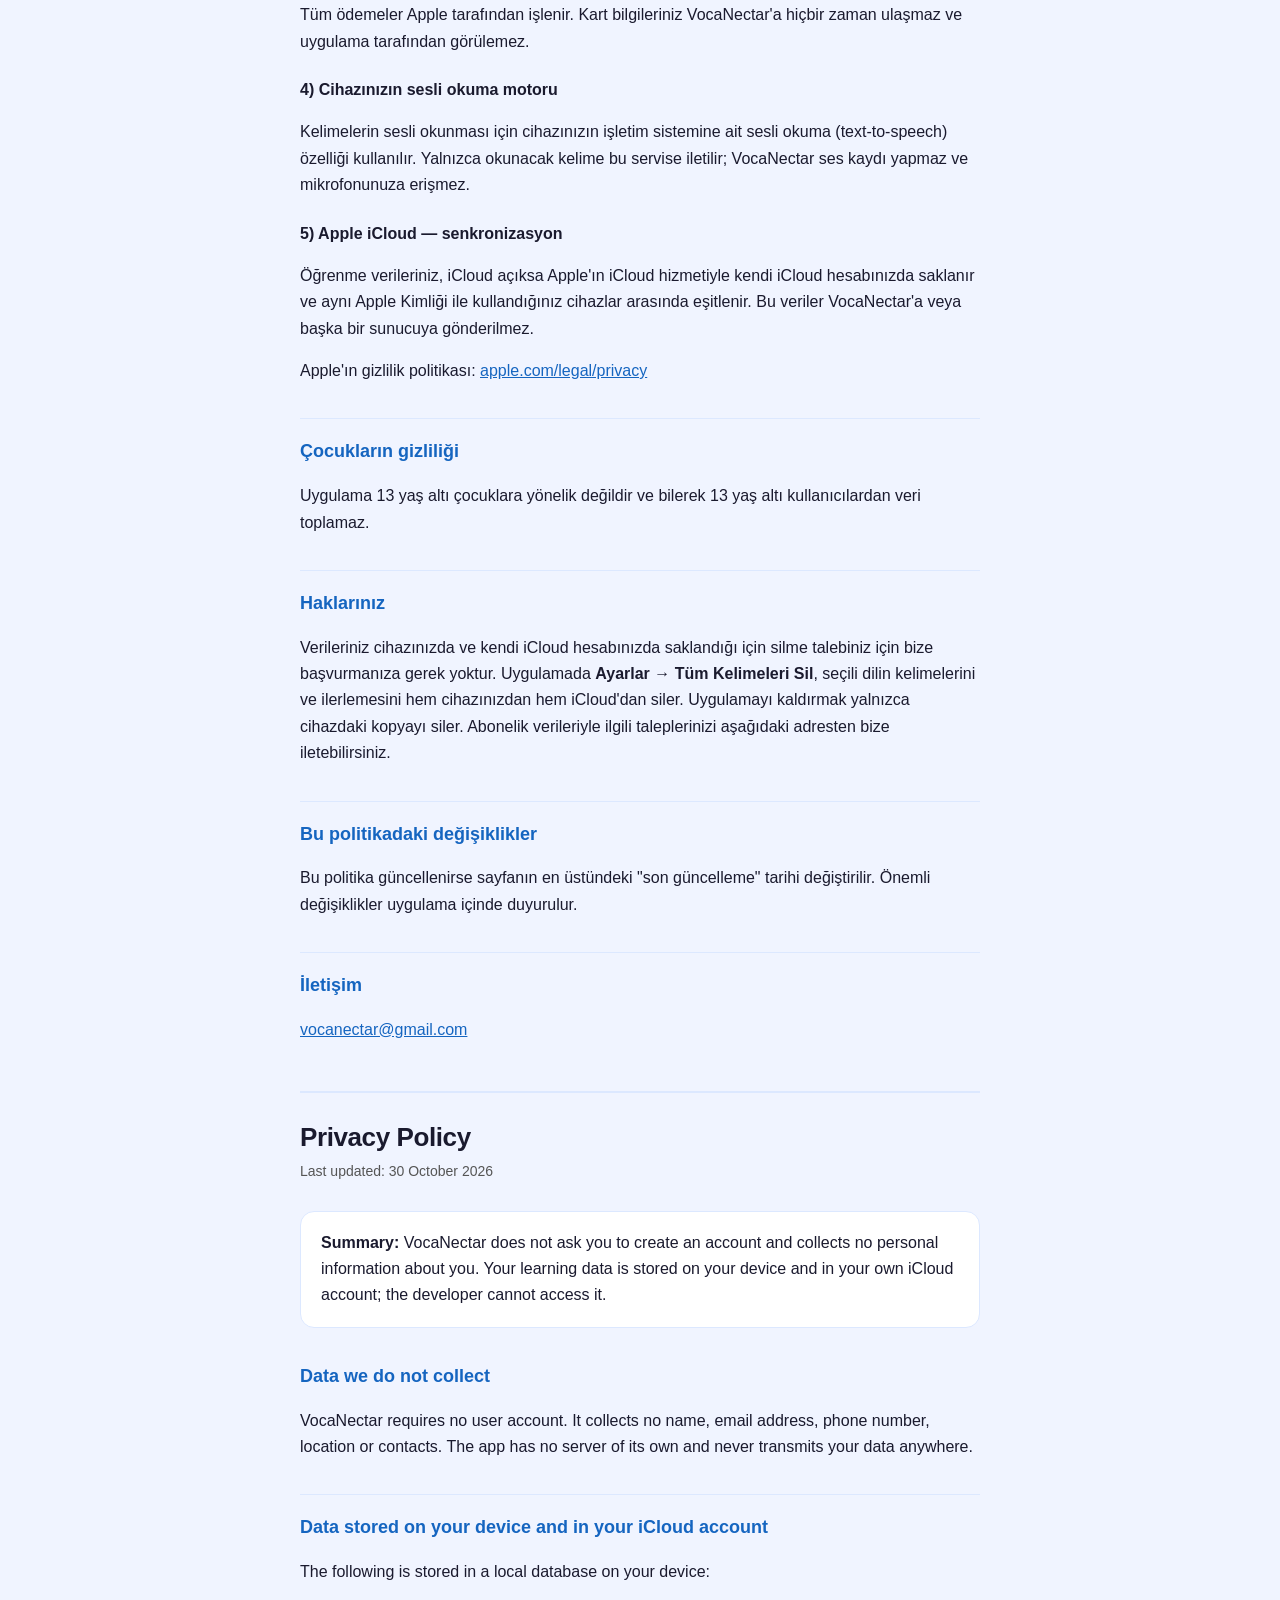
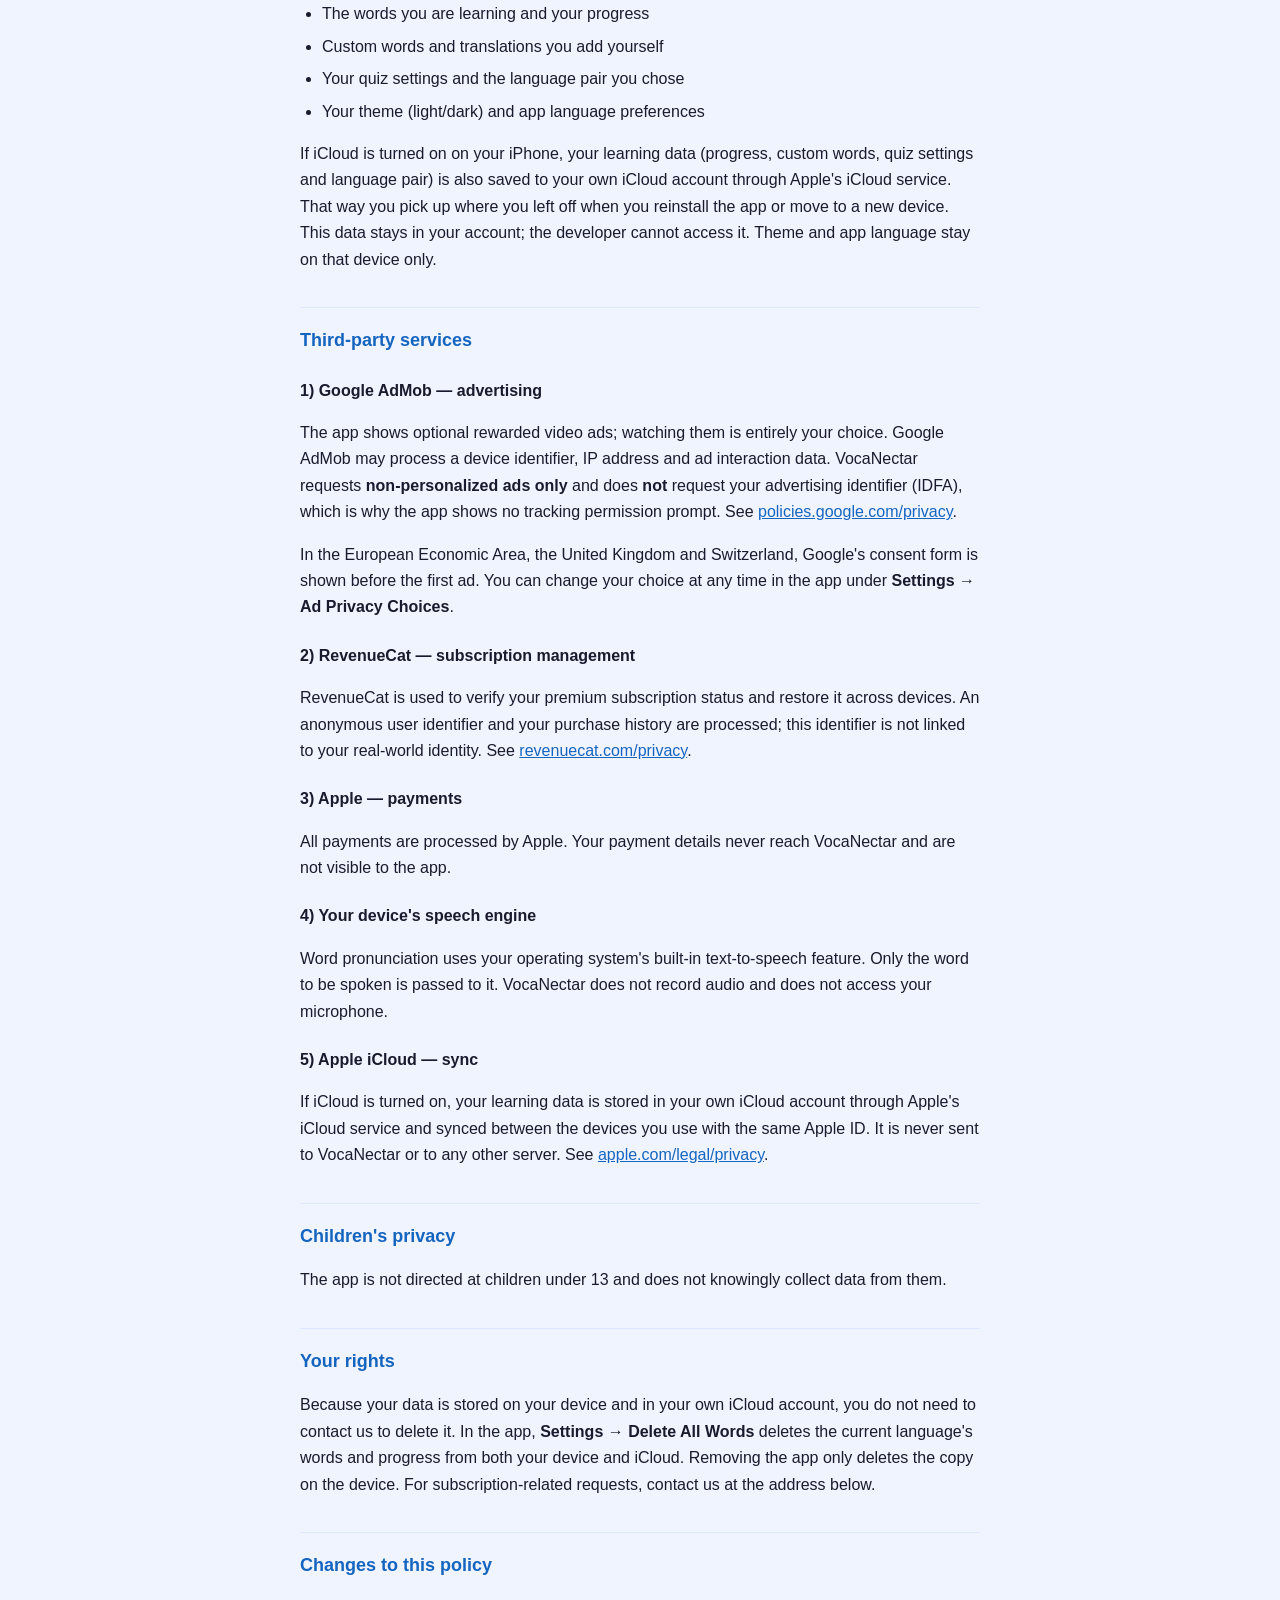
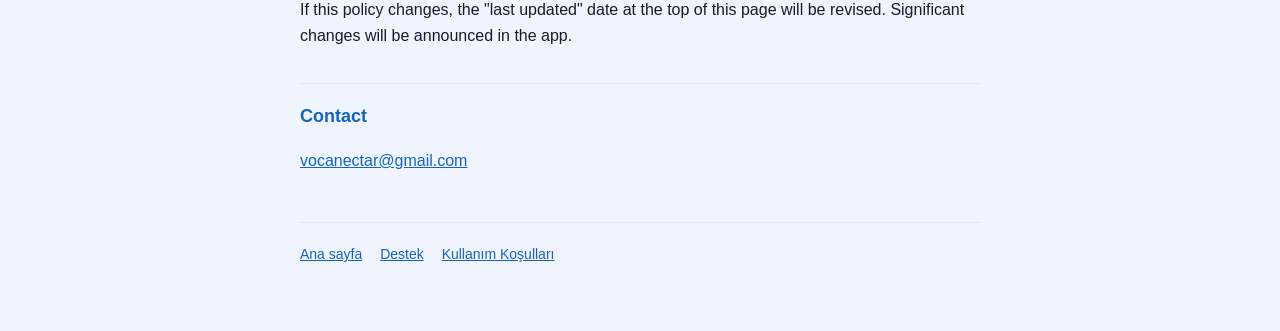
==== commit de4a0156: "Add English-only VocaNectar pages under /langu/en/ English index, privacy and support pages (the sam" ====
--- a/langu/privacy.html
+++ b/langu/privacy.html
@@ -4,6 +4,8 @@
 <meta charset="utf-8">
 <meta name="viewport" content="width=device-width, initial-scale=1">
 <title>Gizlilik Politikası — VocaNectar</title>
+<link rel="alternate" hreflang="tr" href="privacy.html">
+<link rel="alternate" hreflang="en" href="en/privacy.html">
 <link rel="icon" type="image/png" href="logo.png">
 <link rel="stylesheet" href="style.css">
 </head>
@@ -13,6 +15,7 @@
 <header class="brand">
   <img class="mark" src="logo.png" alt="" width="44" height="44">
   <a href="index.html"><span class="brand-name">VocaNectar</span></a>
+  <a class="lang-switch" href="en/privacy.html" hreflang="en" lang="en">English</a>
 </header>
 
 <h1>Gizlilik Politikası</h1>
--- a/langu/style.css
+++ b/langu/style.css
@@ -87,3 +87,4 @@
   font-size: 14px;
 }
 footer a { margin-right: 14px; display: inline-block; }
+.lang-switch { margin-left: auto; font-size: 14px; }
